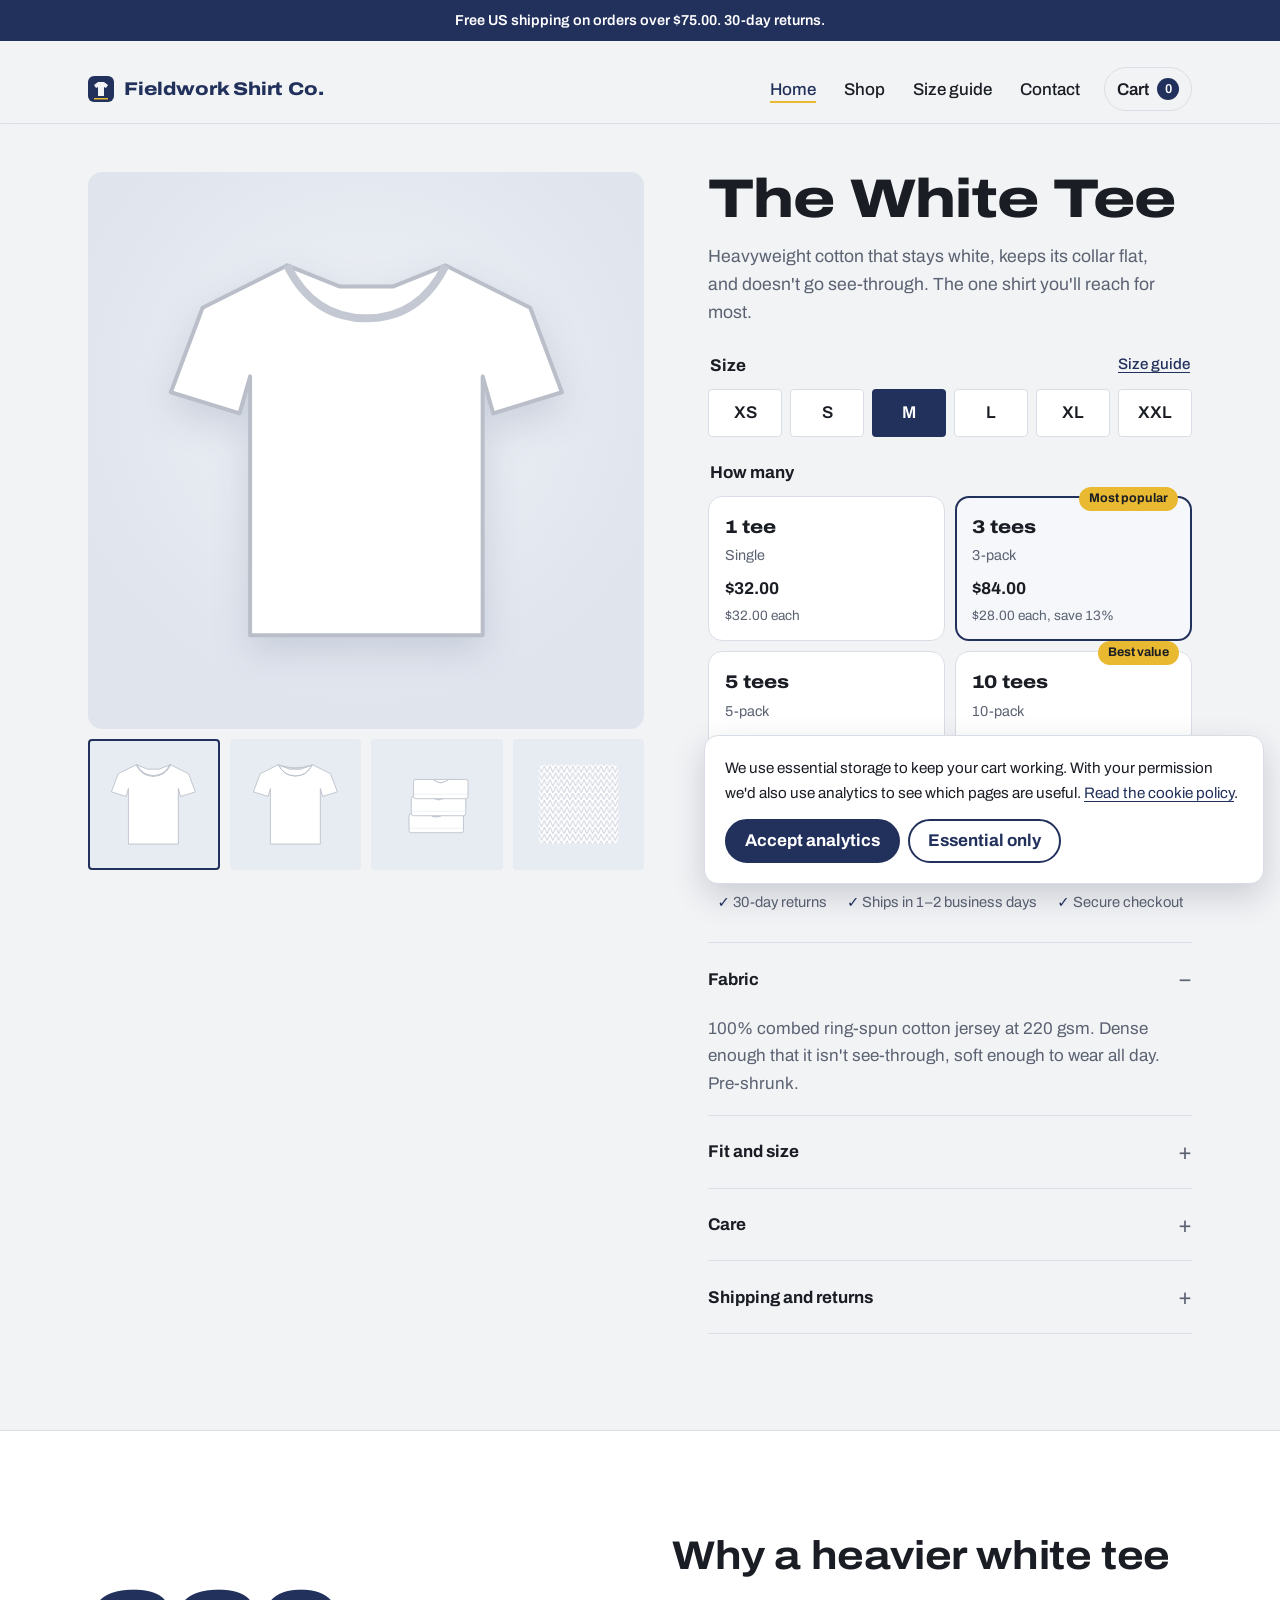
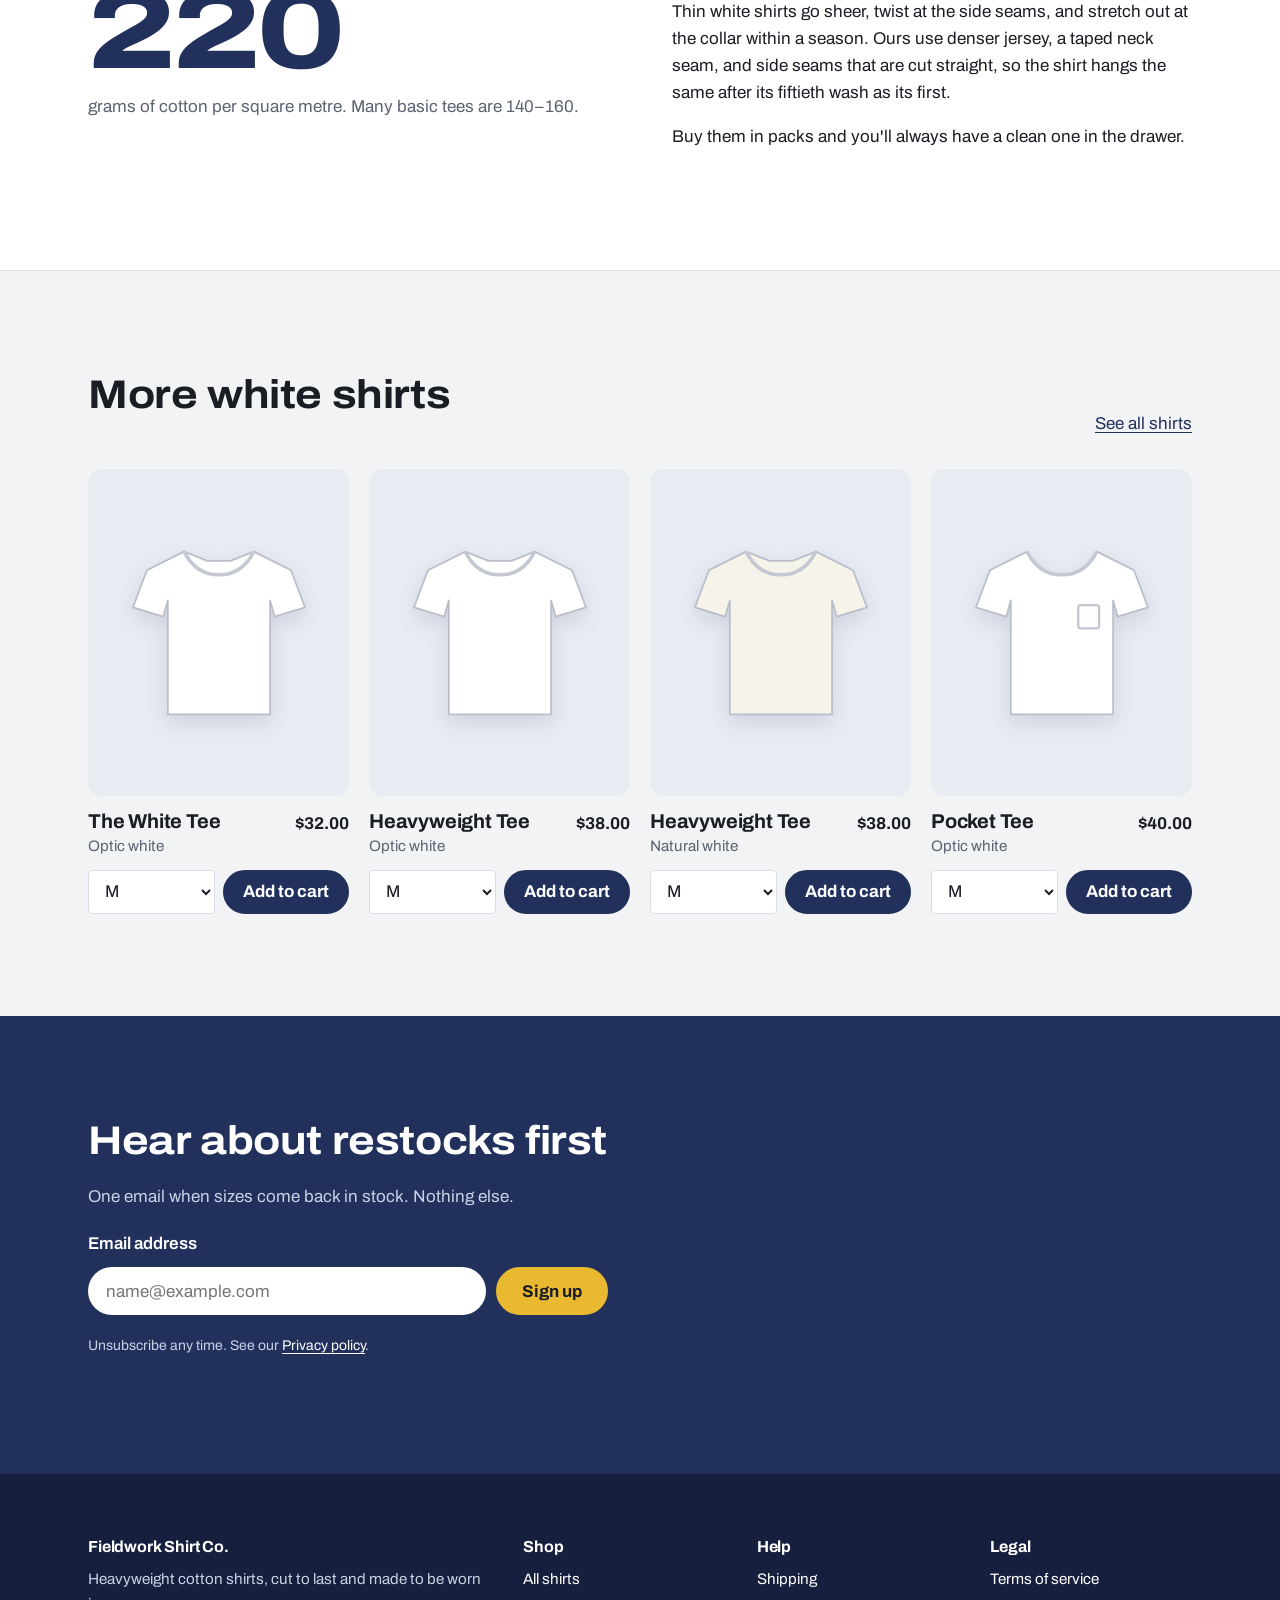
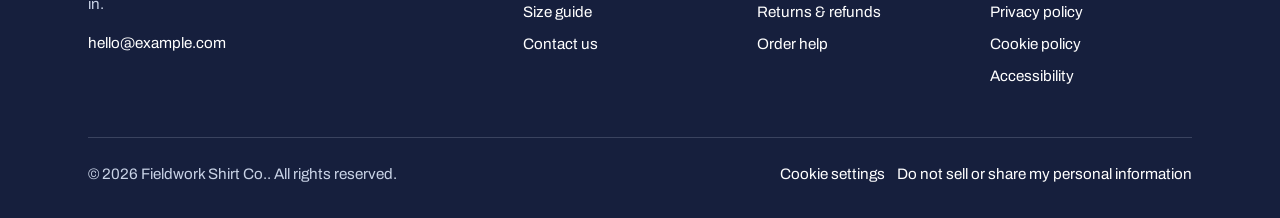
==== index.html @ e3520f2d "Initial white tee storefront with legal pages Co-Authored-By: Claude Opus 5.5 <noreply@anthropic.com" ====
<!doctype html>
<html lang="en">
<head>
  <meta charset="utf-8">
  <meta name="viewport" content="width=device-width, initial-scale=1">
  <title>The White Tee — Fieldwork Shirt Co.</title>
  <meta name="description" content="A heavyweight white t-shirt that stays white and holds its shape. Buy one or save with a 3, 5 or 10-pack. 30-day returns.">
  <meta property="og:title" content="The White Tee — Fieldwork Shirt Co.">
  <meta property="og:description" content="A heavyweight white t-shirt that stays white and holds its shape.">
  <meta property="og:type" content="product">
  <link rel="icon" href="assets/favicon.svg" type="image/svg+xml">
  <link rel="preconnect" href="https://fonts.googleapis.com">
  <link rel="preconnect" href="https://fonts.gstatic.com" crossorigin>
  <link href="https://fonts.googleapis.com/css2?family=Archivo:wdth,wght@62..125,400..800&display=swap" rel="stylesheet">
  <link rel="stylesheet" href="assets/styles.css">
</head>
<body data-page="home" data-root="">
<main id="main">

  <div class="wrap pdp">
    <div class="gallery">
      <div class="stage" id="gallery-stage" role="img" aria-label="The White Tee"></div>
      <div class="thumbs" id="gallery-thumbs"></div>
    </div>

    <form class="buy" id="buy">
      <h1>The White Tee</h1>
      <p class="lede">Heavyweight cotton that stays white, keeps its collar flat, and doesn't go see-through. The one shirt you'll reach for most.</p>

      <fieldset>
        <legend>Size <a href="size-guide.html">Size guide</a></legend>
        <div class="sizes">
          <label><input type="radio" name="size" value="XS"><span>XS</span></label>
          <label><input type="radio" name="size" value="S"><span>S</span></label>
          <label><input type="radio" name="size" value="M" checked><span>M</span></label>
          <label><input type="radio" name="size" value="L"><span>L</span></label>
          <label><input type="radio" name="size" value="XL"><span>XL</span></label>
          <label><input type="radio" name="size" value="XXL"><span>XXL</span></label>
        </div>
      </fieldset>

      <fieldset>
        <legend>How many</legend>
        <div class="packs" id="packs"></div>
      </fieldset>

      <button class="btn buy-btn" id="buy-btn" type="submit">Add to cart</button>
      <div class="assurances">
        <span>30-day returns</span>
        <span>Ships in 1–2 business days</span>
        <span>Secure checkout</span>
      </div>

      <div class="specs">
        <details open>
          <summary>Fabric</summary>
          <p>100% combed ring-spun cotton jersey at 220 gsm. Dense enough that it isn't see-through, soft enough to wear all day. Pre-shrunk.</p>
        </details>
        <details>
          <summary>Fit and size</summary>
          <p>Relaxed, straight fit with a slightly dropped shoulder. Size M is 21" across the chest and 28.5" long. Between sizes? Size down for a closer fit. <a href="size-guide.html">See all measurements</a>.</p>
        </details>
        <details>
          <summary>Care</summary>
          <p>Wash cold with whites, inside out. Hang dry or tumble dry low. Skip chlorine bleach; it yellows cotton over time.</p>
        </details>
        <details>
          <summary>Shipping and returns</summary>
          <p>Free US shipping over $75, so every 3-pack and up ships free. Not right? Return it unworn within 30 days. <a href="legal/returns.html">Read the returns policy</a>.</p>
        </details>
      </div>
    </form>
  </div>

  <section class="section" style="background:var(--paper);border-block:1px solid var(--line)">
    <div class="wrap mission">
      <div>
        <p class="big">220</p>
        <p style="color:var(--muted);margin:0">grams of cotton per square metre. Many basic tees are 140–160.</p>
      </div>
      <div>
        <h2>Why a heavier white tee</h2>
        <p>Thin white shirts go sheer, twist at the side seams, and stretch out at the collar within a season. Ours use denser jersey, a taped neck seam, and side seams that are cut straight, so the shirt hangs the same after its fiftieth wash as its first.</p>
        <p>Buy them in packs and you'll always have a clean one in the drawer.</p>
      </div>
    </div>
  </section>

  <section class="section">
    <div class="wrap">
      <div class="section-head">
        <h2>More white shirts</h2>
        <a href="shop.html">See all shirts</a>
      </div>
      <div class="grid" data-products data-limit="4"></div>
    </div>
  </section>

  <section class="section band">
    <div class="wrap">
      <h2>Hear about restocks first</h2>
      <p>One email when sizes come back in stock. Nothing else.</p>
      <form class="signup" data-signup novalidate>
        <label for="signup-email">Email address</label>
        <input id="signup-email" name="email" type="email" autocomplete="email" placeholder="name@example.com">
        <button class="btn" type="submit">Sign up</button>
        <p class="form-status" role="status"></p>
      </form>
      <p class="fine">Unsubscribe any time. See our <a href="legal/privacy.html">Privacy policy</a>.</p>
    </div>
  </section>

</main>
<script src="assets/main.js"></script>
</body>
</html>
---- assets/styles.css ----
/* ==========================================================================
   Fieldwork Shirt Co. — design tokens
   Palette is drawn from indigo dyeing: raw cotton, chambray, deep indigo,
   and the yellow tracer thread you find on a selvedge edge.
   ========================================================================== */
:root {
  --cotton: #f2f3f5;      /* page background: undyed cotton, cool not cream */
  --paper: #ffffff;       /* raised surfaces */
  --chambray: #c9d3e6;    /* soft fills, hover */
  --indigo: #22305c;      /* primary brand + buttons */
  --indigo-deep: #161f3d; /* footer */
  --ink: #1a1d24;         /* body text */
  --muted: #5b6272;       /* secondary text */
  --line: #d9dde5;        /* borders */
  --thread: #e8b931;      /* the one accent: selvedge tracer thread */

  --font: "Archivo", system-ui, sans-serif;
  --measure: 68ch;
  --radius-sm: 4px;
  --radius-lg: 14px;
  --gutter: clamp(16px, 4vw, 48px);
  --max: 1200px;
}

*, *::before, *::after { box-sizing: border-box; }
html { -webkit-text-size-adjust: 100%; }
body {
  margin: 0;
  background: var(--cotton);
  color: var(--ink);
  font-family: var(--font);
  font-size: 1.0625rem;
  line-height: 1.6;
  -webkit-font-smoothing: antialiased;
}
img, svg { display: block; max-width: 100%; }
a { color: var(--indigo); text-underline-offset: 3px; }
a:hover { text-decoration-thickness: 2px; }
:focus-visible { outline: 3px solid var(--thread); outline-offset: 2px; border-radius: 2px; }

.wrap { max-width: var(--max); margin: 0 auto; padding: 0 var(--gutter); }
.visually-hidden {
  position: absolute; width: 1px; height: 1px; overflow: hidden;
  clip: rect(0 0 0 0); white-space: nowrap;
}
.skip-link {
  position: absolute; left: 12px; top: -60px; z-index: 100;
  background: var(--indigo); color: #fff; padding: 10px 14px; border-radius: var(--radius-sm);
}
.skip-link:focus { top: 12px; }

/* ---------- Type scale (1.25 ratio) ---------- */
h1, h2, h3 { line-height: 1.1; margin: 0 0 .5em; font-weight: 700; letter-spacing: -0.01em; }
.display {
  font-stretch: 125%;
  font-weight: 800;
  font-size: clamp(2.6rem, 7vw, 5.4rem);
  line-height: .95;
  letter-spacing: -0.025em;
}
h2 { font-size: clamp(1.75rem, 3.4vw, 2.5rem); font-stretch: 112%; }
h3 { font-size: 1.25rem; }
p { margin: 0 0 1em; }
.lede { font-size: 1.25rem; color: var(--muted); max-width: 46ch; }

/* ---------- Header ---------- */
.site-header {
  position: sticky; top: 0; z-index: 40;
  background: rgba(242, 243, 245, .92);
  backdrop-filter: saturate(1.4) blur(8px);
  border-bottom: 1px solid var(--line);
}
.site-header .wrap { display: flex; align-items: center; gap: 24px; height: 68px; }
.brand {
  display: flex; align-items: center; gap: 10px;
  font-weight: 800; font-stretch: 118%; font-size: 1.15rem;
  color: var(--indigo); text-decoration: none; letter-spacing: -0.01em;
}
.brand-mark { width: 26px; height: 26px; }
.nav { display: flex; gap: 28px; margin-left: auto; }
.nav a { color: var(--ink); text-decoration: none; font-weight: 500; }
.nav a[aria-current="page"] { color: var(--indigo); box-shadow: inset 0 -2px 0 var(--thread); }
.icon-btn {
  display: inline-flex; align-items: center; justify-content: center; gap: 8px;
  min-width: 44px; height: 44px; padding: 0 12px;
  background: none; border: 1px solid var(--line); border-radius: 999px;
  font: inherit; font-weight: 600; color: var(--ink); cursor: pointer;
}
.icon-btn:hover { border-color: var(--indigo); }
.cart-count {
  min-width: 22px; height: 22px; padding: 0 6px; border-radius: 999px;
  background: var(--indigo); color: #fff; font-size: .8rem; line-height: 22px; text-align: center;
}
.menu-toggle { display: none; }

@media (max-width: 760px) {
  .menu-toggle { display: inline-flex; margin-left: auto; }
  .nav {
    display: none; position: absolute; top: 68px; left: 0; right: 0;
    flex-direction: column; gap: 0; margin: 0;
    background: var(--cotton); border-bottom: 1px solid var(--line);
  }
  .nav.open { display: flex; }
  .nav a { padding: 14px var(--gutter); border-top: 1px solid var(--line); }
  .site-header .cart-btn { margin-left: 0; }
}

/* ---------- Buttons ---------- */
.btn {
  display: inline-flex; align-items: center; justify-content: center;
  min-height: 48px; padding: 0 24px; border-radius: 999px;
  border: 2px solid var(--indigo); background: var(--indigo); color: #fff;
  font: inherit; font-weight: 700; text-decoration: none; cursor: pointer;
  transition: background .15s ease, color .15s ease;
}
.btn:hover { background: var(--indigo-deep); border-color: var(--indigo-deep); }
.btn-ghost { background: transparent; color: var(--indigo); }
.btn-ghost:hover { background: var(--indigo); color: #fff; }
.btn[disabled] { opacity: .5; cursor: not-allowed; }

/* ---------- Hero: the shirt rail ---------- */
.hero { padding: clamp(48px, 8vw, 96px) 0 0; overflow: hidden; }
.hero-copy { max-width: 760px; }
.hero-actions { display: flex; flex-wrap: wrap; gap: 12px; margin-top: 28px; }
.rail {
  position: relative; margin-top: clamp(40px, 6vw, 72px);
  padding-top: 18px;
}
.rail::before { /* the hanging bar */
  content: ""; position: absolute; top: 0; left: -5vw; right: -5vw; height: 6px;
  background: linear-gradient(#9aa1ad, #6b7280); border-radius: 3px;
}
.rail-row {
  display: flex; gap: clamp(8px, 1.5vw, 20px); justify-content: center;
  padding-bottom: clamp(32px, 5vw, 64px);
}
.rail-item {
  flex: 0 0 clamp(96px, 15vw, 190px);
  transform-origin: top center;
  animation: sway 1.4s cubic-bezier(.3,.7,.4,1) both;
  text-decoration: none;
}
.rail-item:nth-child(2) { animation-delay: .06s; }
.rail-item:nth-child(3) { animation-delay: .12s; }
.rail-item:nth-child(4) { animation-delay: .18s; }
.rail-item:nth-child(5) { animation-delay: .24s; }
.rail-item:nth-child(6) { animation-delay: .30s; }
@keyframes sway {
  0% { transform: rotate(5deg); opacity: 0; }
  40% { opacity: 1; }
  70% { transform: rotate(-1.5deg); }
  100% { transform: rotate(0); }
}
@media (max-width: 600px) { .rail-item:nth-child(n+5) { display: none; } }

/* ---------- Sections ---------- */
.section { padding: clamp(56px, 8vw, 104px) 0; }
.section-head { display: flex; align-items: end; justify-content: space-between; gap: 24px; margin-bottom: 32px; flex-wrap: wrap; }
.section-head p { color: var(--muted); max-width: 48ch; margin: 0; }

/* ---------- Product grid ---------- */
.grid { display: grid; gap: 28px 20px; grid-template-columns: repeat(auto-fill, minmax(min(100%, 240px), 1fr)); }
.product { display: flex; flex-direction: column; }
.product-media {
  aspect-ratio: 4 / 5; border-radius: var(--radius-lg);
  display: grid; place-items: center; padding: 14%;
  background: var(--paper); border: 1px solid var(--line);
}
.product-media svg { width: 100%; height: auto; }
.product-info { display: flex; justify-content: space-between; gap: 12px; margin-top: 14px; }
.product-name { font-weight: 700; margin: 0; }
.product-meta { color: var(--muted); font-size: .95rem; margin: 2px 0 0; }
.product-price { font-weight: 700; font-variant-numeric: tabular-nums; white-space: nowrap; }
.product-form { display: flex; gap: 8px; margin-top: 12px; }
.product-form select {
  flex: 1; min-height: 44px; padding: 0 12px;
  border: 1px solid var(--line); border-radius: var(--radius-sm);
  background: var(--paper); font: inherit; color: var(--ink);
}
.product-form .btn { min-height: 44px; padding: 0 18px; }

.filters { display: flex; gap: 8px; flex-wrap: wrap; margin-bottom: 28px; }
.chip {
  min-height: 40px; padding: 0 16px; border-radius: 999px;
  border: 1px solid var(--line); background: var(--paper);
  font: inherit; font-weight: 600; color: var(--ink); cursor: pointer;
}
.chip[aria-pressed="true"] { background: var(--indigo); border-color: var(--indigo); color: #fff; }

/* ---------- Details / promises ---------- */
.promises { display: grid; gap: 1px; background: var(--line); border: 1px solid var(--line); border-radius: var(--radius-lg); overflow: hidden;
  grid-template-columns: repeat(auto-fit, minmax(min(100%, 240px), 1fr)); }
.promise { background: var(--paper); padding: 28px; }
.promise h3 { margin-bottom: .35em; }
.promise p { color: var(--muted); margin: 0; }

.split { display: grid; gap: clamp(32px, 6vw, 80px); grid-template-columns: 1fr 1fr; align-items: center; }
@media (max-width: 800px) { .split { grid-template-columns: 1fr; } }
.swatches { display: grid; grid-template-columns: repeat(3, 1fr); gap: 10px; }
.swatch { aspect-ratio: 1; border-radius: var(--radius-sm); position: relative; }
.swatch span { position: absolute; left: 10px; bottom: 8px; font-size: .85rem; font-weight: 600; }

.band { background: var(--indigo); color: #fff; }
.band h2 { color: #fff; }
.band p { color: var(--chambray); }
.signup { display: flex; gap: 10px; flex-wrap: wrap; margin-top: 20px; max-width: 520px; }
.signup label { flex-basis: 100%; font-weight: 600; }
.signup input {
  flex: 1 1 240px; min-height: 48px; padding: 0 16px; border-radius: 999px;
  border: 2px solid transparent; font: inherit;
}
.signup .btn { background: var(--thread); border-color: var(--thread); color: var(--ink); }
.signup .btn:hover { background: #f4ca4c; border-color: #f4ca4c; }
.fine { font-size: .875rem; color: var(--chambray); margin-top: 10px; }
.fine a { color: #fff; }
.form-status { flex-basis: 100%; margin: 0; font-weight: 600; }

/* ---------- Footer ---------- */
.site-footer { background: var(--indigo-deep); color: var(--chambray); padding: 64px 0 32px; font-size: .95rem; }
.site-footer a { color: #fff; text-decoration: none; }
.site-footer a:hover { text-decoration: underline; }
.footer-grid { display: grid; gap: 32px; grid-template-columns: 2fr repeat(3, 1fr); }
@media (max-width: 800px) { .footer-grid { grid-template-columns: 1fr 1fr; } }
.footer-grid h2 { font-size: 1rem; color: #fff; font-stretch: 100%; margin-bottom: 12px; }
.footer-grid ul { list-style: none; padding: 0; margin: 0; display: grid; gap: 8px; }
.footer-bottom { margin-top: 48px; padding-top: 24px; border-top: 1px solid rgba(201,211,230,.2); display: flex; flex-wrap: wrap; gap: 12px 24px; justify-content: space-between; }
.footer-bottom button { background: none; border: 0; padding: 0; font: inherit; color: #fff; cursor: pointer; }
.footer-bottom button:hover { text-decoration: underline; }

/* ---------- Cart drawer ---------- */
.drawer-backdrop { position: fixed; inset: 0; background: rgba(22,31,61,.45); opacity: 0; pointer-events: none; transition: opacity .2s; z-index: 60; }
.drawer {
  position: fixed; top: 0; right: 0; bottom: 0; width: min(420px, 100%);
  background: var(--paper); z-index: 61; display: flex; flex-direction: column;
  transform: translateX(100%); transition: transform .25s cubic-bezier(.2,.8,.2,1);
}
.drawer-open .drawer { transform: none; }
.drawer-open .drawer-backdrop { opacity: 1; pointer-events: auto; }
.drawer-head { display: flex; align-items: center; justify-content: space-between; padding: 20px 24px; border-bottom: 1px solid var(--line); }
.drawer-head h2 { font-size: 1.25rem; margin: 0; font-stretch: 100%; }
.drawer-body { flex: 1; overflow-y: auto; padding: 8px 24px; }
.drawer-foot { padding: 20px 24px; border-top: 1px solid var(--line); }
.cart-line { display: grid; grid-template-columns: 64px 1fr auto; gap: 14px; padding: 16px 0; border-bottom: 1px solid var(--line); align-items: center; }
.cart-line .thumb { background: var(--cotton); border-radius: var(--radius-sm); padding: 8px; }
.cart-line p { margin: 0; }
.qty { display: inline-flex; align-items: center; gap: 4px; margin-top: 6px; }
.qty button { width: 32px; height: 32px; border-radius: 999px; border: 1px solid var(--line); background: var(--paper); cursor: pointer; font: inherit; }
.link-btn { background: none; border: 0; padding: 0; font: inherit; color: var(--muted); text-decoration: underline; cursor: pointer; font-size: .9rem; }
.totals { display: flex; justify-content: space-between; font-weight: 700; margin-bottom: 4px; }
.empty { padding: 40px 0; text-align: center; color: var(--muted); }

/* ---------- Cookie notice ---------- */
.cookie {
  position: fixed; left: 16px; right: 16px; bottom: 16px; z-index: 70;
  max-width: 560px; margin-left: auto;
  background: var(--paper); border: 1px solid var(--line); border-radius: var(--radius-lg);
  padding: 20px; box-shadow: 0 12px 32px rgba(22,31,61,.18);
}
.cookie p { margin: 0 0 14px; font-size: .95rem; }
.cookie .actions { display: flex; flex-wrap: wrap; gap: 8px; }
.cookie .btn { min-height: 44px; padding: 0 18px; }

/* ---------- Legal + content pages ---------- */
.page-head { padding: clamp(40px, 6vw, 72px) 0 24px; border-bottom: 1px solid var(--line); }
.page-head p { color: var(--muted); margin: 0; }
.legal { display: grid; grid-template-columns: 220px minmax(0, 1fr); gap: 56px; padding-top: 48px; padding-bottom: 96px; }
@media (max-width: 860px) { .legal { grid-template-columns: 1fr; gap: 24px; } .toc { position: static !important; } }
.toc { position: sticky; top: 92px; align-self: start; font-size: .95rem; }
.toc h2 { font-size: .95rem; font-stretch: 100%; color: var(--muted); }
.toc ol { padding-left: 1.2em; margin: 0; display: grid; gap: 6px; }
.toc a { color: var(--ink); text-decoration: none; }
.toc a:hover { color: var(--indigo); text-decoration: underline; }
.prose { max-width: var(--measure); }
.prose h2 { font-size: 1.5rem; font-stretch: 100%; margin-top: 2em; scroll-margin-top: 90px; }
.prose h2:first-child { margin-top: 0; }
.prose h3 { margin-top: 1.5em; }
.prose ul, .prose ol { padding-left: 1.3em; }
.prose li { margin-bottom: .4em; }
.prose table { width: 100%; border-collapse: collapse; margin: 1em 0 1.5em; font-size: .95rem; }
.prose th, .prose td { text-align: left; padding: 10px 12px; border-bottom: 1px solid var(--line); vertical-align: top; }
.prose th { background: var(--paper); }
.table-scroll { overflow-x: auto; }
.note {
  background: var(--paper); border: 1px solid var(--line); border-left: 4px solid var(--thread);
  border-radius: var(--radius-sm); padding: 16px 18px; margin-bottom: 2em; font-size: .95rem;
}
.note p:last-child { margin: 0; }
mark.fill { background: #fdf1c7; color: inherit; padding: 0 3px; border-radius: 2px; }

.contact-grid { display: grid; grid-template-columns: 1fr 1fr; gap: 56px; padding-top: 48px; padding-bottom: 96px; }
@media (max-width: 800px) { .contact-grid { grid-template-columns: 1fr; } }
.field { display: grid; gap: 6px; margin-bottom: 18px; }
.field label { font-weight: 600; }
.field input, .field select, .field textarea {
  min-height: 48px; padding: 10px 14px; border-radius: var(--radius-sm);
  border: 1px solid var(--line); background: var(--paper); font: inherit; color: var(--ink);
}
.field textarea { min-height: 140px; resize: vertical; }
.field .hint { color: var(--muted); font-size: .9rem; }
.field .error { color: #a3261b; font-size: .9rem; font-weight: 600; }
.field [aria-invalid="true"] { border-color: #a3261b; }
.check { display: flex; gap: 10px; align-items: flex-start; margin-bottom: 18px; font-size: .95rem; }
.check input { width: 20px; height: 20px; margin-top: 3px; accent-color: var(--indigo); }

.size-table { width: 100%; border-collapse: collapse; font-variant-numeric: tabular-nums; }
.size-table th, .size-table td { padding: 10px 12px; border-bottom: 1px solid var(--line); text-align: left; }

@media (prefers-reduced-motion: reduce) {
  *, *::before, *::after { animation: none !important; transition: none !important; }
}

/* ==========================================================================
   Single-product homepage (The White Tee)
   White shirts sit on a cool chambray-grey stage so their edges read.
   ========================================================================== */
.announce { background: var(--indigo); color: #fff; text-align: center; font-size: .9rem; font-weight: 600; padding: 9px 16px; }
.announce a { color: #fff; }

.pdp { display: grid; grid-template-columns: minmax(0, 1.15fr) minmax(0, 1fr); gap: clamp(28px, 5vw, 64px); padding-top: clamp(24px, 4vw, 48px); padding-bottom: clamp(56px, 8vw, 96px); align-items: start; }
@media (max-width: 860px) { .pdp { grid-template-columns: 1fr; } }
.gallery { position: sticky; top: 88px; }
@media (max-width: 860px) { .gallery { position: static; } }
.stage {
  aspect-ratio: 1; border-radius: var(--radius-lg);
  background: radial-gradient(circle at 50% 40%, #eef1f6, #dfe4ed 75%);
  display: grid; place-items: center; padding: 12%;
}
.stage svg { width: 100%; height: auto; filter: drop-shadow(0 14px 18px rgba(34,48,92,.14)); }
.thumbs { display: grid; grid-template-columns: repeat(4, 1fr); gap: 10px; margin-top: 10px; }
.thumbs button {
  aspect-ratio: 1; padding: 14%; border-radius: var(--radius-sm); cursor: pointer;
  background: #e7ebf2; border: 2px solid transparent;
}
.thumbs button[aria-current="true"] { border-color: var(--indigo); }

.buy h1 { font-size: clamp(2.2rem, 4.6vw, 3.4rem); font-stretch: 125%; font-weight: 800; line-height: 1; letter-spacing: -0.02em; margin-bottom: .3em; }
.buy .lede { font-size: 1.1rem; margin-bottom: 24px; }
.buy fieldset { border: 0; padding: 0; margin: 0 0 22px; }
.buy legend { font-weight: 700; margin-bottom: 10px; display: flex; justify-content: space-between; width: 100%; }
.buy legend a { font-weight: 500; font-size: .95rem; }
.sizes { display: grid; grid-template-columns: repeat(6, 1fr); gap: 8px; }
.sizes label { position: relative; }
.sizes input, .pack input { position: absolute; opacity: 0; inset: 0; margin: 0; cursor: pointer; }
.sizes span {
  display: grid; place-items: center; height: 48px; border-radius: var(--radius-sm);
  border: 1px solid var(--line); background: var(--paper); font-weight: 600;
}
.sizes input:checked + span { border: 2px solid var(--indigo); background: var(--indigo); color: #fff; }
.sizes input:focus-visible + span, .pack:has(input:focus-visible) { outline: 3px solid var(--thread); outline-offset: 2px; }

.packs { display: grid; grid-template-columns: 1fr 1fr; gap: 10px; }
.pack {
  position: relative; display: grid; gap: 2px; padding: 16px 16px 14px;
  border: 1px solid var(--line); border-radius: var(--radius-lg); background: var(--paper); cursor: pointer;
}
.pack:has(input:checked) { border: 2px solid var(--indigo); padding: 15px 15px 13px; background: #f5f7fb; }
.pack-tag {
  position: absolute; top: -11px; right: 12px; padding: 2px 10px; border-radius: 999px;
  background: var(--thread); color: var(--ink); font-size: .78rem; font-weight: 700;
}
.pack-qty { font-weight: 800; font-size: 1.15rem; font-stretch: 115%; }
.pack-label { color: var(--muted); font-size: .9rem; }
.pack-price { font-weight: 700; margin-top: 6px; font-variant-numeric: tabular-nums; }
.pack-each { color: var(--muted); font-size: .85rem; font-variant-numeric: tabular-nums; }

.buy-btn { width: 100%; min-height: 58px; font-size: 1.1rem; }
.assurances { display: flex; flex-wrap: wrap; justify-content: center; gap: 6px 20px; margin: 14px 0 28px; color: var(--muted); font-size: .92rem; }
.assurances span::before { content: "✓ "; color: var(--indigo); font-weight: 700; }

.specs { border-top: 1px solid var(--line); }
.specs details { border-bottom: 1px solid var(--line); }
.specs summary {
  list-style: none; cursor: pointer; padding: 18px 0; font-weight: 700;
  display: flex; justify-content: space-between; align-items: center;
}
.specs summary::-webkit-details-marker { display: none; }
.specs summary::after { content: "+"; font-size: 1.4rem; font-weight: 400; color: var(--muted); }
.specs details[open] summary::after { content: "−"; }
.specs details p { color: var(--muted); margin: 0 0 18px; }

.mission { display: grid; grid-template-columns: 1fr 1fr; gap: clamp(28px, 5vw, 64px); align-items: center; }
@media (max-width: 800px) { .mission { grid-template-columns: 1fr; } }
.mission .big { font-size: clamp(3.5rem, 10vw, 7rem); font-weight: 800; font-stretch: 125%; line-height: .9; letter-spacing: -0.03em; color: var(--indigo); margin: 0 0 12px; }

.product-media { background: #e7ebf2; border-color: transparent; }
.product-media svg { filter: drop-shadow(0 8px 10px rgba(34,48,92,.12)); }
.brand { white-space: nowrap; }
@media (max-width: 420px) { .brand { font-size: 1rem; } .site-header .wrap { gap: 10px; } }
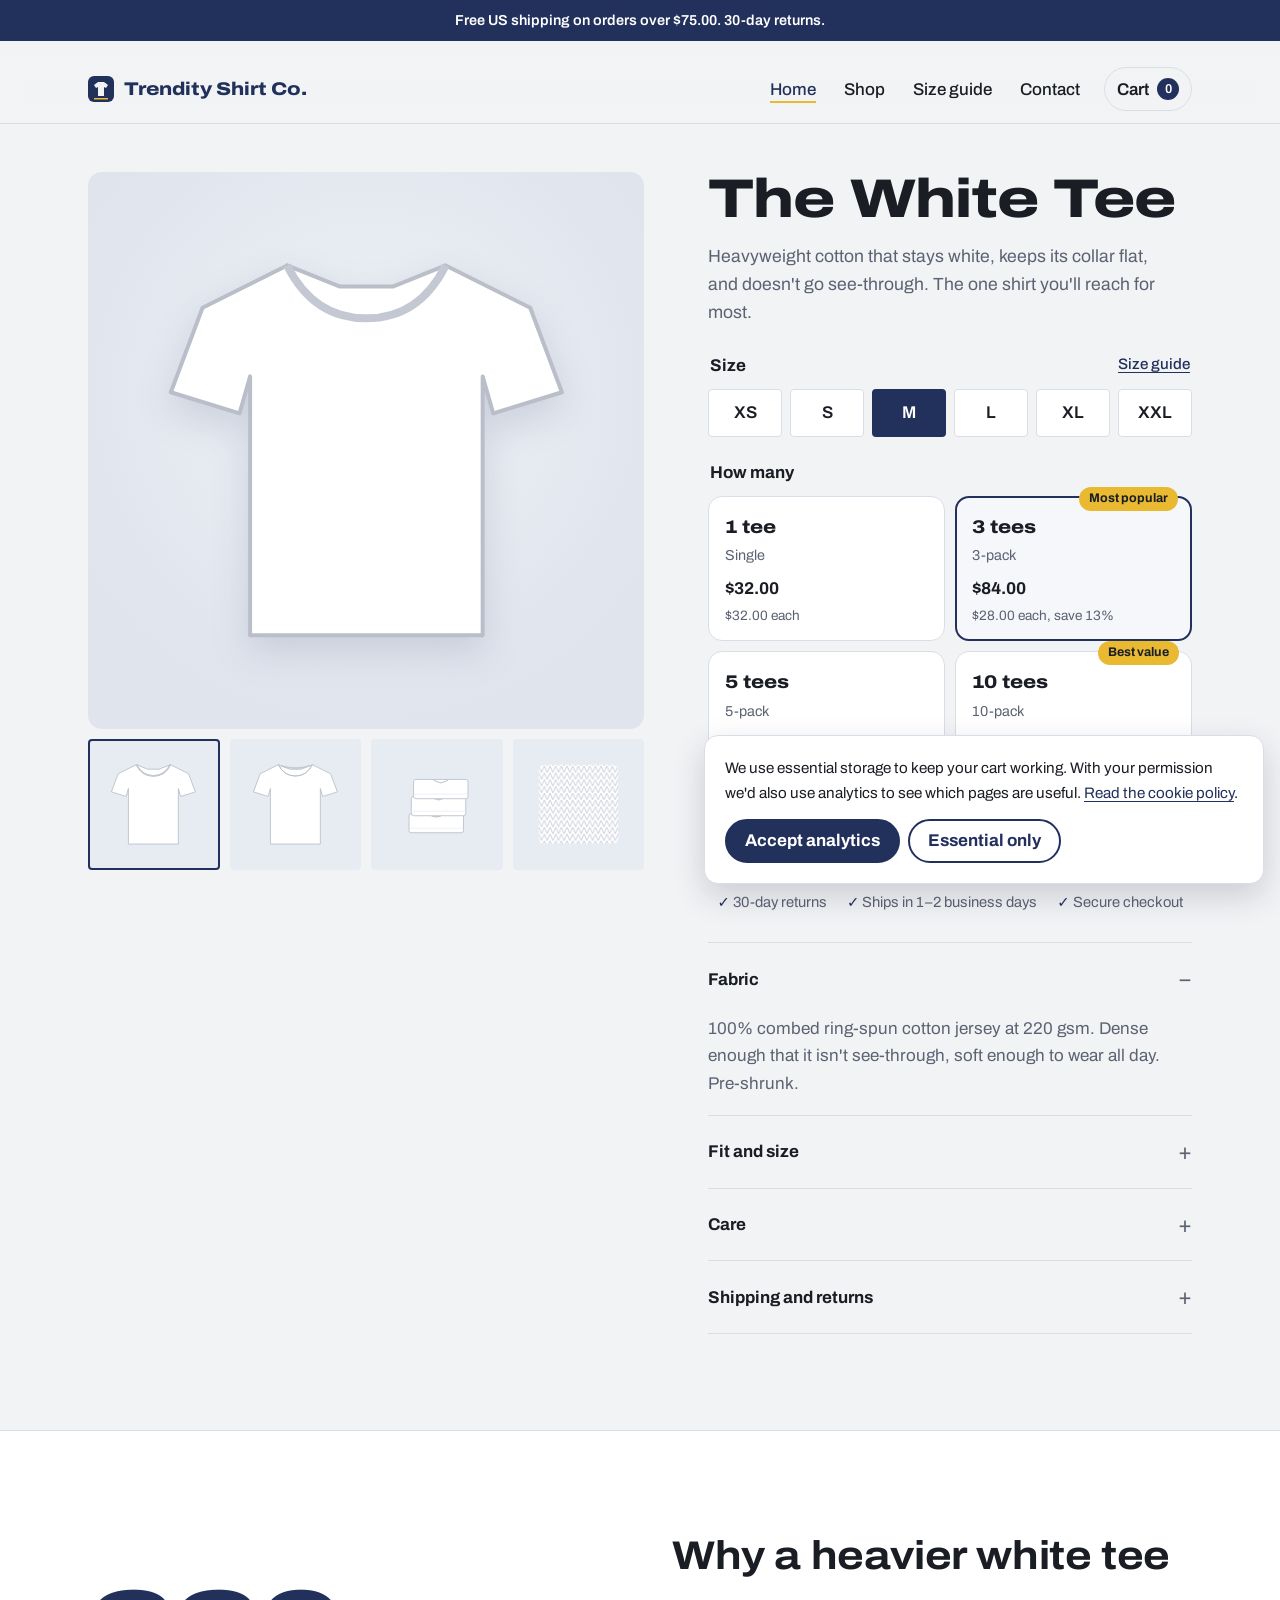
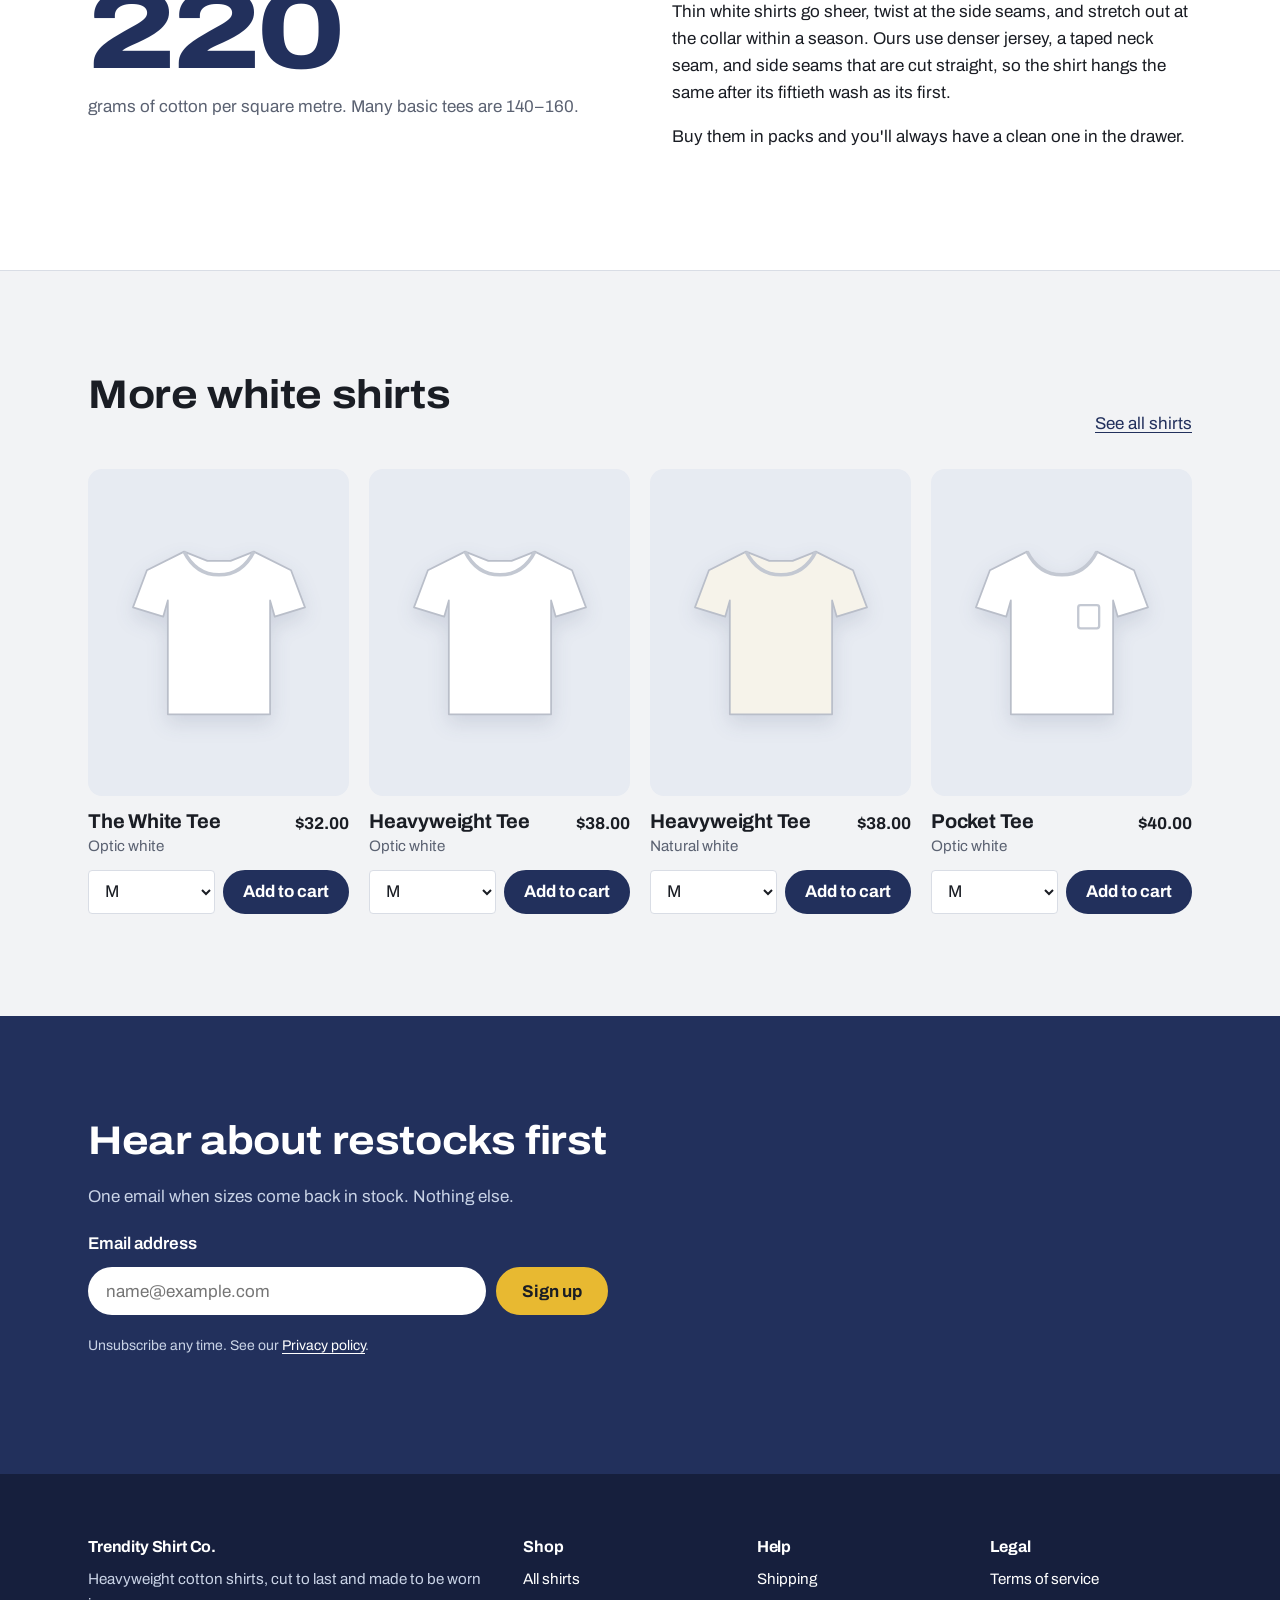
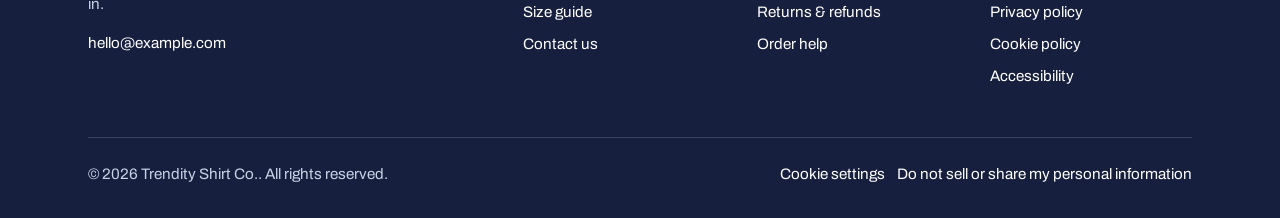
==== commit fc3c0862: "Rename brand to Trendity Shirt Co. Co-Authored-By: Claude Opus 5.5 <noreply@anthropic.com>" ====
--- a/index.html
+++ b/index.html
@@ -3,9 +3,9 @@
 <head>
   <meta charset="utf-8">
   <meta name="viewport" content="width=device-width, initial-scale=1">
-  <title>The White Tee — Fieldwork Shirt Co.</title>
+  <title>The White Tee — Trendity Shirt Co.</title>
   <meta name="description" content="A heavyweight white t-shirt that stays white and holds its shape. Buy one or save with a 3, 5 or 10-pack. 30-day returns.">
-  <meta property="og:title" content="The White Tee — Fieldwork Shirt Co.">
+  <meta property="og:title" content="The White Tee — Trendity Shirt Co.">
   <meta property="og:description" content="A heavyweight white t-shirt that stays white and holds its shape.">
   <meta property="og:type" content="product">
   <link rel="icon" href="assets/favicon.svg" type="image/svg+xml">
--- a/assets/styles.css
+++ b/assets/styles.css
@@ -1,5 +1,5 @@
 /* ==========================================================================
-   Fieldwork Shirt Co. — design tokens
+   Trendity Shirt Co. — design tokens
    Palette is drawn from indigo dyeing: raw cotton, chambray, deep indigo,
    and the yellow tracer thread you find on a selvedge edge.
    ========================================================================== */
